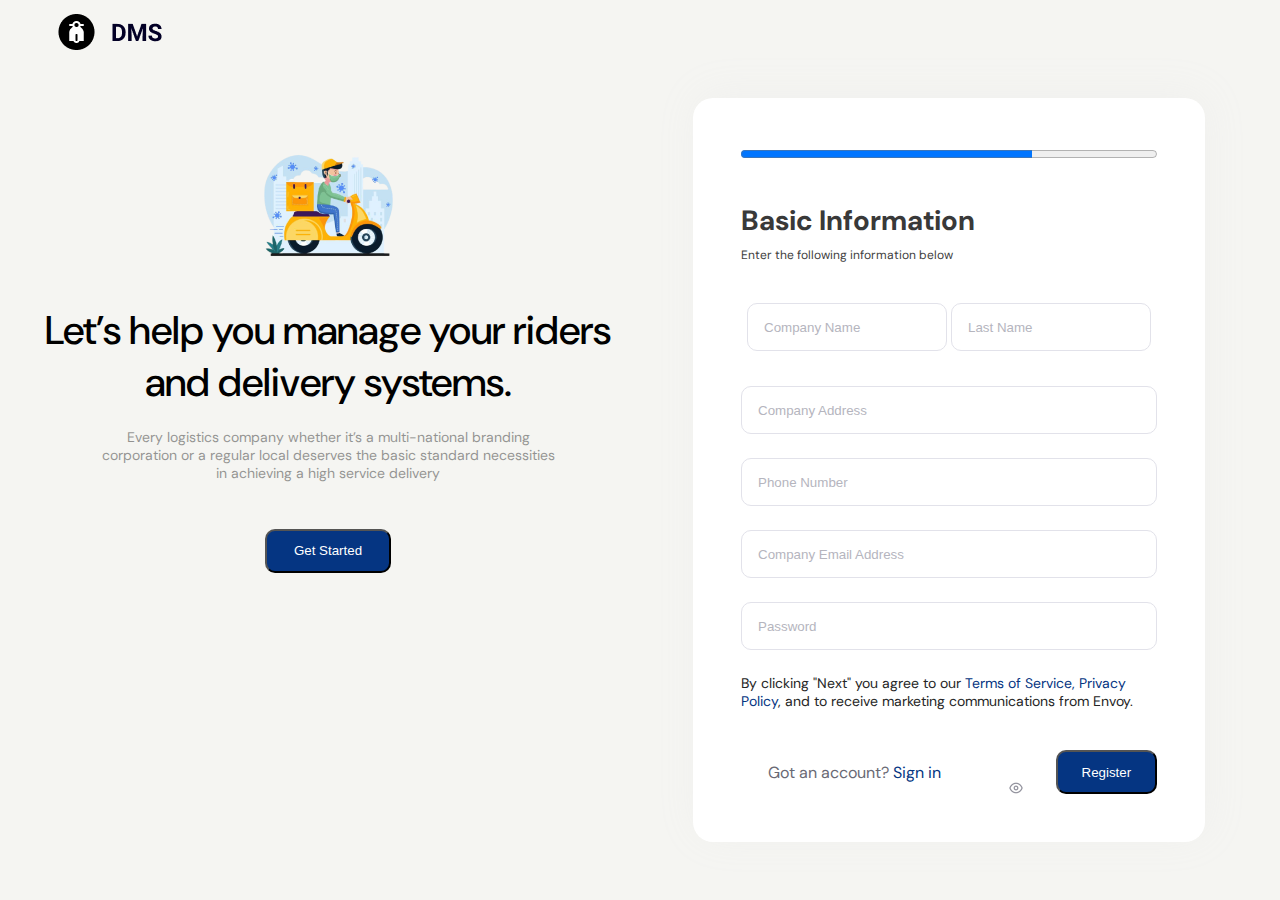
==== index.html @ c1698dd9 "dms app" ====
<!DOCTYPE html>
<html lang="en">
  <head>
    <meta charset="UTF-8" />
    <meta name="viewport" content="width=device-width, initial-scale=1.0" />
    <title>Register page</title>
    <link
      href="https://fonts.googleapis.com/css2?family=DM+Sans:opsz,wght@9..40,100;9..40,200;9..40,300;9..40,400;9..40,500;9..40,600;9..40,700;9..40,800;9..40,900;9..40,1000&display=swap"
      rel="stylesheet"
    />
    <link
      rel="stylesheet"
      href="https://cdnjs.cloudflare.com/ajax/libs/font-awesome/6.4.2/css/all.min.css"
    />
    <link rel="stylesheet" href="./style.css" />
  </head>
  <body>
    <!-- NAV SECTION   -->
    <nav>
      <img src="./images/Dms-logo.png" alt="Dms-logo" />
    </nav>
    <!-- NAV SECTION   -->

    <!-- HERO SECTION  -->
    <header class="hero-container">
      <section class="left-hero-container">
        <img src="./images/Delivery man.png" alt="" />
        <h4>Let’s help you manage your riders and delivery systems.</h4>
        <p>
          Every logistics company whether it’s a multi-national branding
          corporation or a regular local deserves the basic standard necessities
          in achieving a high service delivery
        </p>
        <button>Get Started</button>
      </section>
      <main class="right-hero-container">
        <!-- <img src="./images/rectangle.png" alt="" /> -->
        <progress max="100" value="70">100%</progress>
        <div class="top-right-hero-container">
          <h3 style="font-size: 28px; font-weight: 700; color: #393939">
            Basic Information
          </h3>
          <p style="font-size: 12px; font-weight: 400; color: #404040">
            Enter the following information below
          </p>
        </div>
        <section class="info-container">
          <form class="formz">
            <input type="text" placeholder="Company Name" />
            <input type="text" placeholder="Last Name" />
          </form>
          <form>
            <input class="forms" type="text" placeholder="Company Address" />
          </form>
          <form>
            <input class="forms" type="text" placeholder="Phone Number" />
          </form>
          <form>
            <input
              class="forms"
              type="text"
              placeholder="Company Email Address"
            />
          </form>
          <form class="pasword-wrapper">
            <input class="password" type="text" placeholder="Password" />
            <img src="./images/eye.png" alt=""  class="eye"/>
          </form>
          <p>
            By clicking "Next" you agree to our
            <a href="">Terms of Service, Privacy Policy</a>, and to receive
            marketing communications from Envoy.
          </p>
        </section>
        <div class="sign-in">
          <p>Got an account? <a href="./login.html">Sign in</a></p>
          <a href="./login.html">
            <button>Register</button>
          </a>
        </div>
      </main>
    </header>
    <!-- HERO SECTION  -->
  </body>
</html>
---- style.css ----
* {
  margin: 0;
  padding: 0;
  box-sizing: border-box;
}
body {
  font-family: "DM Sans", sans-serif;
  background-color: #f5f5f2;
}
nav {
  margin-top: 14px;
  margin-left: 57.5px;
  width: 104.502px;
  height: 36px;
}
a {
  text-decoration: none;
  color: inherit;
}
.hero-container {
  display: flex;
  flex-direction: row;
  justify-content: center;
  align-items: center;
  gap: 1rem;
}
.left-hero-container {
  display: flex;
  flex-direction: column;
  justify-content: center;
  align-items: center;
  text-align: center;
  gap: 20px;
  margin-bottom: 15rem;
}
.left-hero-container img {
  width: 157px;
  height: 157px;
}
.left-hero-container h4 {
  width: 602px;
  color: #000;
  font-size: 40px;
  font-weight: 500;
}
.left-hero-container p {
  width: 456px;
  height: 80.412px;
  font-size: 14px;
  font-weight: 400;
  opacity: 0.4;
}
.left-hero-container button {
  width: 126px;
  height: 44px;
  background-color: #053582;
  color: #ffffff;
  border-radius: 10px;
}
.right-hero-container {
  display: inline-flex;
  border-radius: 20px;
  background: #fff;
  box-shadow: 3px -5px 40px 0px rgba(205, 205, 212, 0.1);
  padding: 48px;
  flex-direction: column;
  align-items: flex-start;
  gap: 40px;
  margin: 3rem;
}
progress{
  width: 100%;


}
.right-hero-container a {
  color: #053582;
}
.top-right-hero-container {
  display: flex;
  flex-direction: column;
  align-items: flex-start;
  gap: 8px;
}
.right-hero-container button {
  background-color: #053582;
  color: #ffffff;
  width: 101px;
  height: 44px;
  border-radius: 10px;
}
.info-container {
  display: flex;
  flex-direction: column;
  align-items: center;
  gap: 24px;
  width: 416px;
  font-size: 14px;
  font-weight: 400;
}
.info-container input {
  height: 48px;
  border-radius: 10px;
  border: 1px solid #e2e2ea;
  background: #fff;
}
.info-container p {
  width: 416px;
  color: #252525;
}
::placeholder {
  color: #b5b5be;
}
.formz {
  height: 59px;
}
.formz input {
  width: 200px;
  padding: 1rem;
}

.forms {
  display: flex;
  flex-direction: column;
  width: 416px;
  height: 48px;
  padding: 1rem
} 
.password{
  width: 416px;
  padding: 1rem;
  position: relative;
}
.eye{
  position: absolute;
 right: 16rem;
 bottom: 6.5rem;
 width: 1rem;
 height: 1rem;
}
.sign-in {
  display: flex;
  flex-direction: row;
  align-items: center;
  gap: 87px;
}
.sign-in p {
  color: #696974;
  text-align: center;
  width: 227.876px;
}

/* @media (max-width: 1300px) {
  .hero-container {
    display: flex;
    flex-direction: column;
  }
}
@media (max-width: 850px) {
  .left-hero-container h4 {
    width: 500px;
  }
  .formz {
    display: flex;
    flex-direction: column;
    gap: 24px;
    height: 120px;
  }
  .formz input {
    width: 416px;
    height: 48px;
  }
  .left-hero-container p {
    width: 356px;
  }
}
@media (max-width: 700px) {
  .left-hero-container h4 {
    width: 400px;
  }
  .right-hero-container {
    width: 350px;
    margin-right: 0;
  }
  .info-container {
    width: 270px;
  }
  .forms {
    width: 270px;
  }
  .password{
    width: 270px;
  }
  .formz {
    width: 270px;
  }
  .formz input {
    width: 270px;
  }
  .right-hero-container > img {
    width: 270px;
  }
  .info-container p {
    width: 300px;
  }
  .sign-in {
    display: flex;
    flex-direction: column;
    gap: 20px;
  }
}
@media (max-width: 450px) {
  body {
    margin: 1rem;
    margin-left: 1rem;
  }
} */
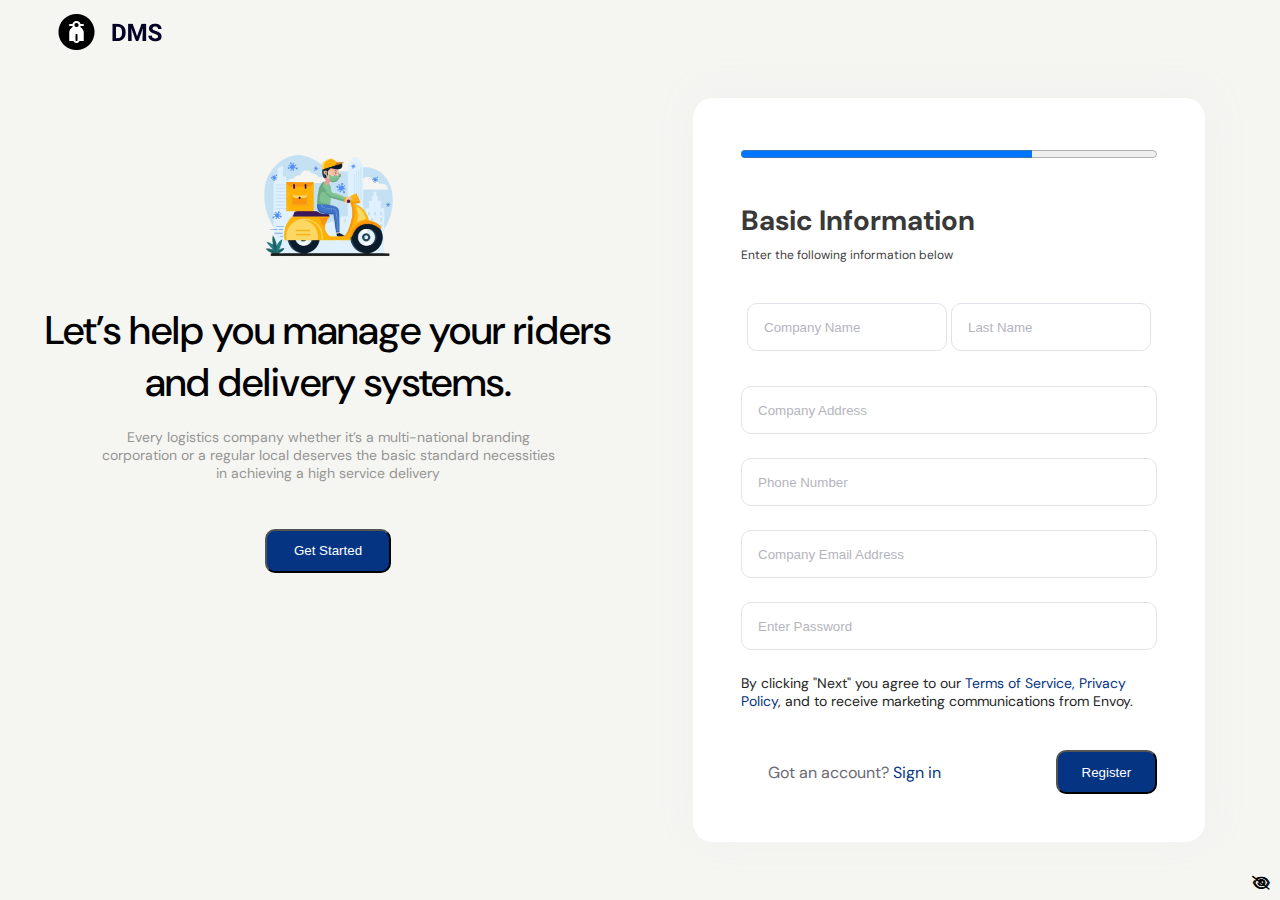
==== commit 76c71c02: "fixed toggle" ====
--- a/index.html
+++ b/index.html
@@ -62,9 +62,17 @@
               placeholder="Company Email Address"
             />
           </form>
-          <form class="pasword-wrapper">
-            <input class="password" type="text" placeholder="Password" />
-            <img src="./images/eye.png" alt=""  class="eye"/>
+          <form>
+          <section class="pasword-wrapper">
+            <input
+              class="password"
+              type="password"
+              id="password"
+              placeholder="Enter Password"
+            />
+            <span class="fa-regular fa-eye" id="fa-eye"></span>
+            <span class="fa-regular fa-eye-slash" id="fa-eye-slash"></span>
+          </section>
           </form>
           <p>
             By clicking "Next" you agree to our
@@ -81,5 +89,7 @@
       </main>
     </header>
     <!-- HERO SECTION  -->
+
+     <script src="./app.js"></script>
   </body>
 </html>
--- a/style.css
+++ b/style.css
@@ -1,4 +1,4 @@
- * {
+* {
   margin: 0;
   padding: 0;
   box-sizing: border-box;
@@ -68,10 +68,8 @@
   gap: 40px;
   margin: 3rem;
 }
-progress{
+progress {
   width: 100%;
-
-
 }
 .right-hero-container a {
   color: #053582;
@@ -124,19 +122,26 @@
   flex-direction: column;
   width: 416px;
   height: 48px;
-  padding: 1rem
-} 
-.password{
-  width: 416px;
   padding: 1rem;
+}
+.password-wrapper {
+  display: flex;
+  flex-direction: column;
+}
+
+.password {
+  width: 416px;
+  padding: 1rem;
+}
+
+.password-wrapper{
   position: relative;
 }
-.eye{
+.fa-regular{
   position: absolute;
- right: 16rem;
- bottom: 6.5rem;
- width: 1rem;
- height: 1rem;
+  right: 10px;
+  bottom: 10px;
+  cursor: pointer;
 }
 .sign-in {
   display: flex;
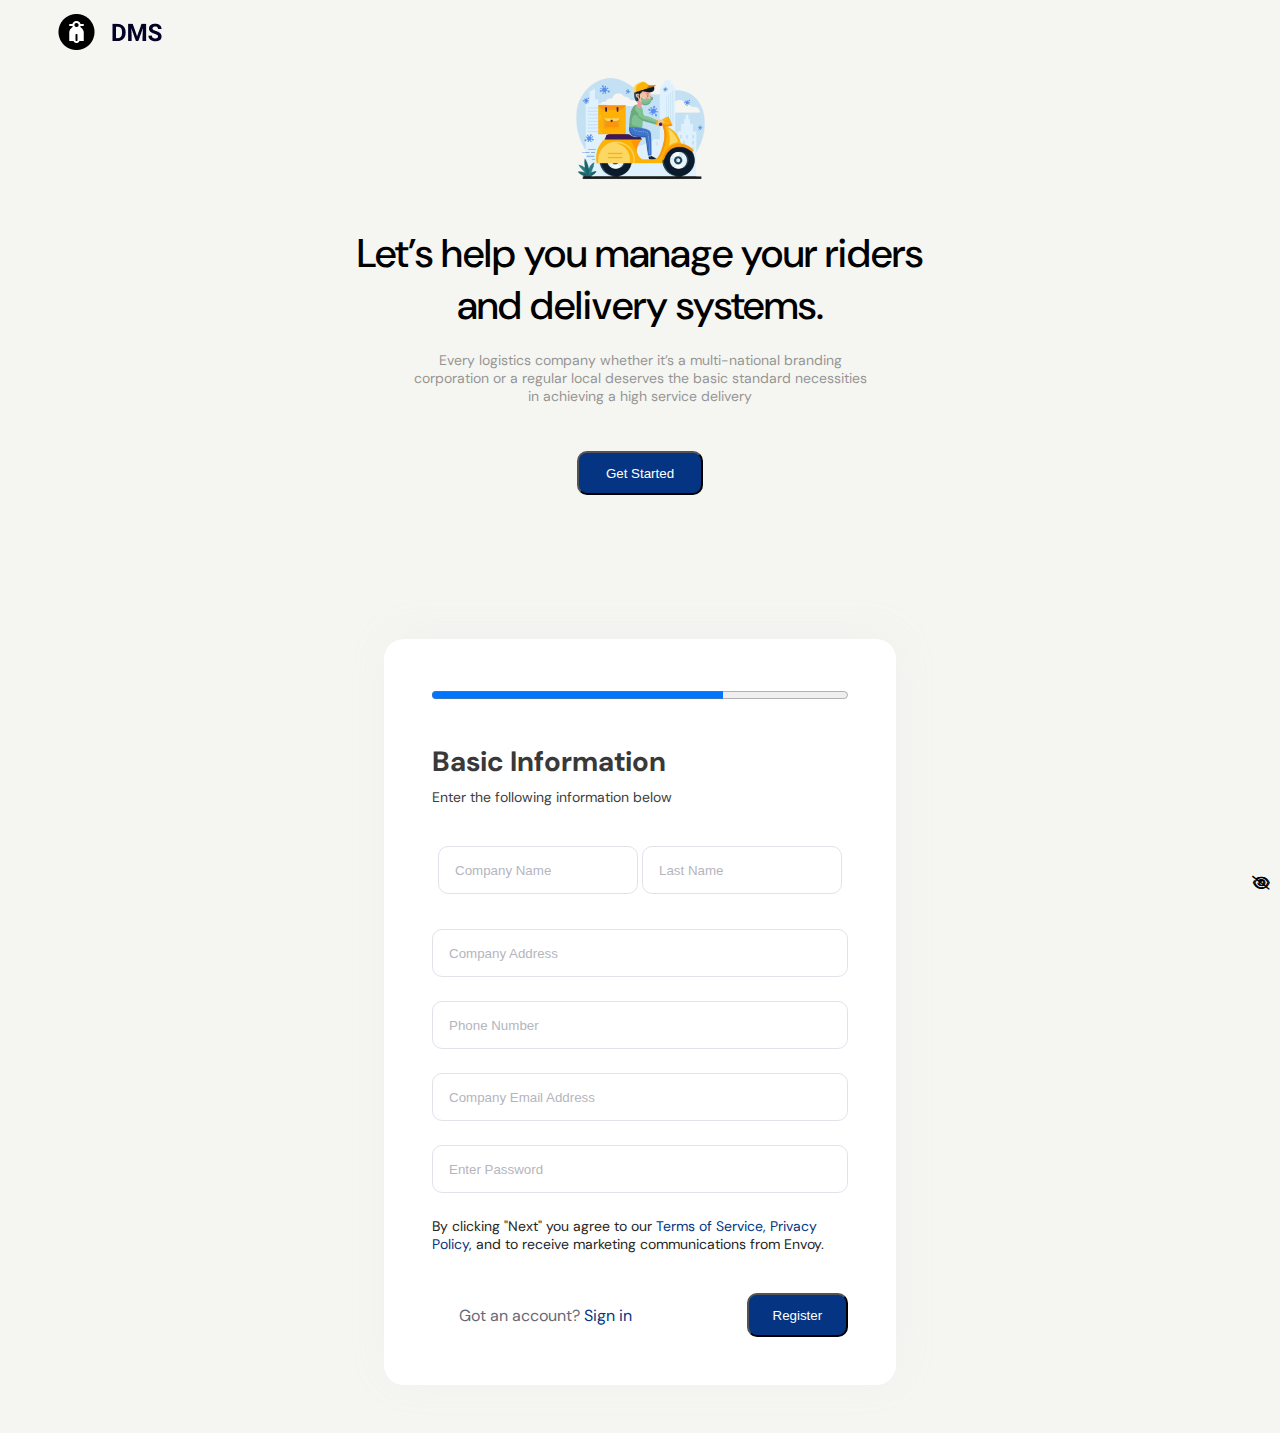
==== commit 3f5a7a69: "dms dashboard" ====
--- a/index.html
+++ b/index.html
@@ -40,26 +40,26 @@
           <h3 style="font-size: 28px; font-weight: 700; color: #393939">
             Basic Information
           </h3>
-          <p style="font-size: 12px; font-weight: 400; color: #404040">
+          <p style="font-size: 14px; font-weight: 400; color: #404040">
             Enter the following information below
           </p>
         </div>
         <section class="info-container">
           <form class="formz">
-            <input type="text" placeholder="Company Name" />
-            <input type="text" placeholder="Last Name" />
+            <input type="text"id="company-name" placeholder="Company Name" />
+            <input type="text"id="lastname" placeholder="Last Name" />
           </form>
           <form>
-            <input class="forms" type="text" placeholder="Company Address" />
+            <input class="forms" type="text"id="address" placeholder="Company Address" />
           </form>
           <form>
-            <input class="forms" type="text" placeholder="Phone Number" />
+            <input class="forms" type="text"id="phone-number" placeholder="Phone Number" />
           </form>
           <form>
             <input
               class="forms"
-              type="text"
-              placeholder="Company Email Address"
+              type="email"
+             id="email" placeholder="Company Email Address"
             />
           </form>
           <form>
@@ -68,13 +68,13 @@
               class="password"
               type="password"
               id="password"
-              placeholder="Enter Password"
+             id="password" placeholder="Enter Password"
             />
             <span class="fa-regular fa-eye" id="fa-eye"></span>
             <span class="fa-regular fa-eye-slash" id="fa-eye-slash"></span>
           </section>
           </form>
-          <p>
+          <p style="font-size: 14px;">
             By clicking "Next" you agree to our
             <a href="">Terms of Service, Privacy Policy</a>, and to receive
             marketing communications from Envoy.
@@ -82,14 +82,14 @@
         </section>
         <div class="sign-in">
           <p>Got an account? <a href="./login.html">Sign in</a></p>
-          <a href="./login.html">
-            <button>Register</button>
-          </a>
+          <!-- <a href="./login.html"> -->
+            <button id="reg-btn">Register</button>
+          <!-- </a> -->
         </div>
       </main>
     </header>
     <!-- HERO SECTION  -->
-
+    <script src="./sweetAlert.js"></script>
      <script src="./app.js"></script>
   </body>
 </html>
--- a/style.css
+++ b/style.css
@@ -155,11 +155,15 @@
   width: 227.876px;
 }
 
-/* @media (max-width: 1300px) {
+@media (max-width: 1300px) {
   .hero-container {
     display: flex;
     flex-direction: column;
-  }
+    
+  }
+      .left-hero-container {
+   margin-bottom: 5rem;
+     }
 }
 @media (max-width: 850px) {
   .left-hero-container h4 {
@@ -184,27 +188,62 @@
     width: 400px;
   }
   .right-hero-container {
-    width: 350px;
-    margin-right: 0;
-  }
+
+    margin: 0;
+  }
+}
+@media (max-width: 600px) {
+     .right-hero-container {
+    width: 450px;
+     }
+ 
   .info-container {
-    width: 270px;
+    width: 350px;
   }
   .forms {
-    width: 270px;
+    width: 350px;
   }
   .password{
-    width: 270px;
+    width: 350px;
   }
   .formz {
-    width: 270px;
+    width: 350px;
   }
   .formz input {
-    width: 270px;
-  }
-  .right-hero-container > img {
-    width: 270px;
-  }
+    width: 350px;
+  }
+  
+  .info-container p {
+    width: 380px;
+  }
+  .sign-in {
+    display: flex;
+    flex-direction: column;
+    gap: 20px;
+   
+    
+  }
+}
+@media (max-width: 520px) {
+     .right-hero-container {
+    width: 370px;
+     }
+  .info-container {
+    width: 270px;
+  }
+  .forms {
+    width: 270px;
+  }
+  .password{
+    width: 270px;
+  }
+  .formz {
+    width: 270px;
+  }
+  .formz input {
+    width: 270px;
+  }
+  
   .info-container p {
     width: 300px;
   }
@@ -212,11 +251,63 @@
     display: flex;
     flex-direction: column;
     gap: 20px;
-  }
-}
-@media (max-width: 450px) {
-  body {
-    margin: 1rem;
-    margin-left: 1rem;
-  }
-} */
+   
+    
+  }
+}
+@media (max-width: 430px) {
+     .right-hero-container {
+    width: 300px;
+     }
+  .info-container {
+    width: 200px;
+  }
+  .forms {
+    width: 200px;
+  }
+  .password{
+    width: 200px;
+  }
+  .formz {
+    width: 200px;
+  }
+  .formz input {
+    width: 200px;
+  }
+  
+  .info-container p {
+    width: 230px;
+    font-size: .8rem;
+  }
+  .sign-in {
+    display: flex;
+    flex-direction: column;
+    gap: 20px;
+   justify-content: center;
+    
+  }
+  .top-right-hero-container h3{
+    font-size: 1.2rem;
+  }
+  .top-right-hero-container p{
+    font-size: .8rem;
+  }
+.left-hero-container {
+ 
+}
+.left-hero-container img {
+  width: 127px;
+  height: 127px;
+}
+.left-hero-container h4 {
+  width: 90%;
+  font-size: 30px;
+}
+.left-hero-container p {
+  width: 90%;
+  
+}
+.left-hero-container button {
+  width: 90%;
+}
+}
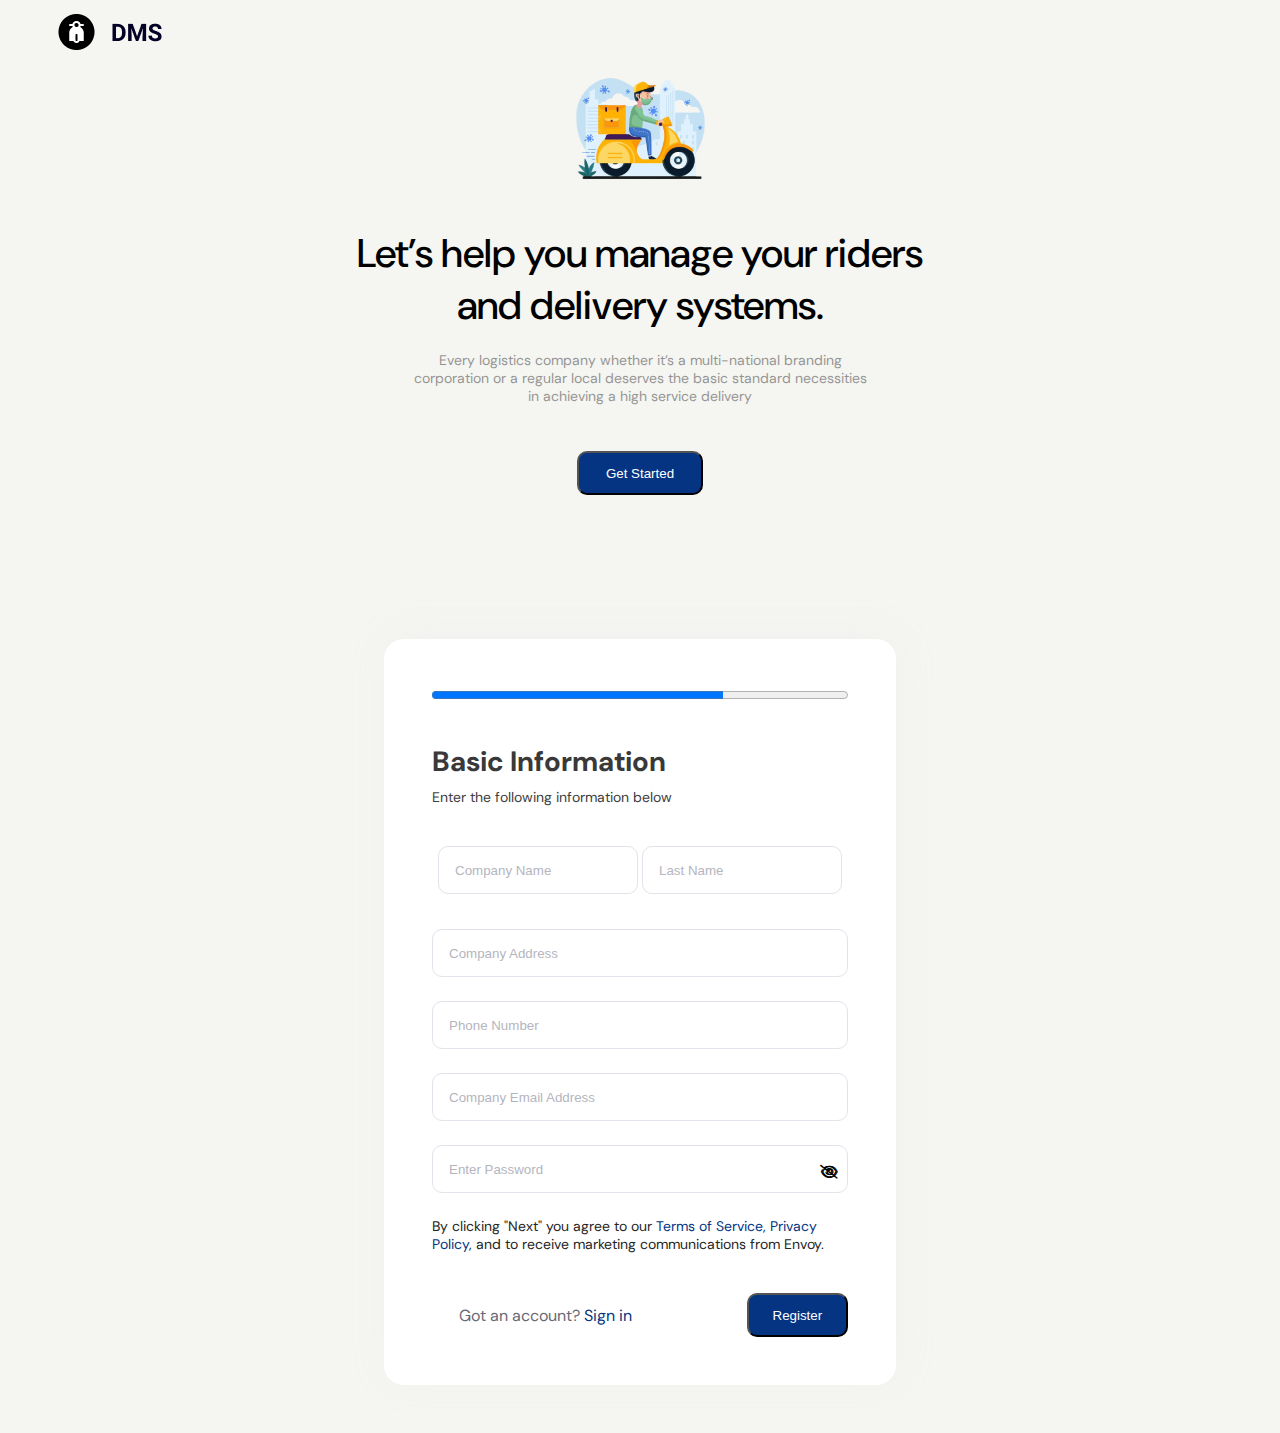
==== commit 6ef40c64: "dashboard responsiveness" ====
--- a/index.html
+++ b/index.html
@@ -46,35 +46,47 @@
         </div>
         <section class="info-container">
           <form class="formz">
-            <input type="text"id="company-name" placeholder="Company Name" />
-            <input type="text"id="lastname" placeholder="Last Name" />
+            <input type="text" id="company-name" placeholder="Company Name" />
+            <input type="text" id="lastname" placeholder="Last Name" />
           </form>
           <form>
-            <input class="forms" type="text"id="address" placeholder="Company Address" />
+            <input
+              class="forms"
+              type="text"
+              id="address"
+              placeholder="Company Address"
+            />
           </form>
           <form>
-            <input class="forms" type="text"id="phone-number" placeholder="Phone Number" />
+            <input
+              class="forms"
+              type="text"
+              id="phone-number"
+              placeholder="Phone Number"
+            />
           </form>
           <form>
             <input
               class="forms"
               type="email"
-             id="email" placeholder="Company Email Address"
+              id="email"
+              placeholder="Company Email Address"
             />
           </form>
           <form>
-          <section class="pasword-wrapper">
-            <input
-              class="password"
-              type="password"
-              id="password"
-             id="password" placeholder="Enter Password"
-            />
-            <span class="fa-regular fa-eye" id="fa-eye"></span>
-            <span class="fa-regular fa-eye-slash" id="fa-eye-slash"></span>
-          </section>
+            <section class="password-wrapper">
+              <label for="password"></label>
+              <input
+                class="password"
+                type="password"
+                id="password"
+                placeholder="Enter Password"
+              />
+              <span class="fa-regular fa-eye" id="fa-eye"></span>
+              <span class="fa-regular fa-eye-slash" id="fa-eye-slash"></span>
+            </section>
           </form>
-          <p style="font-size: 14px;">
+          <p style="font-size: 14px">
             By clicking "Next" you agree to our
             <a href="">Terms of Service, Privacy Policy</a>, and to receive
             marketing communications from Envoy.
@@ -83,13 +95,13 @@
         <div class="sign-in">
           <p>Got an account? <a href="./login.html">Sign in</a></p>
           <!-- <a href="./login.html"> -->
-            <button id="reg-btn">Register</button>
+          <button id="reg-btn">Register</button>
           <!-- </a> -->
         </div>
       </main>
     </header>
     <!-- HERO SECTION  -->
     <script src="./sweetAlert.js"></script>
-     <script src="./app.js"></script>
+    <script src="./app.js"></script>
   </body>
 </html>
--- a/style.css
+++ b/style.css
@@ -117,7 +117,7 @@
   padding: 1rem;
 }
 
-.forms {
+.forms, .password {
   display: flex;
   flex-direction: column;
   width: 416px;
@@ -125,24 +125,24 @@
   padding: 1rem;
 }
 .password-wrapper {
-  display: flex;
-  flex-direction: column;
-}
-
-.password {
+    position: relative;
+  display: flex;
+  flex-direction: column;
+
+}
+
+/* .password {
   width: 416px;
   padding: 1rem;
-}
-
-.password-wrapper{
-  position: relative;
-}
+} */
+
 .fa-regular{
   position: absolute;
   right: 10px;
-  bottom: 10px;
+  bottom: 14px;
   cursor: pointer;
 }
+
 .sign-in {
   display: flex;
   flex-direction: row;
@@ -292,9 +292,9 @@
   .top-right-hero-container p{
     font-size: .8rem;
   }
-.left-hero-container {
+/* .left-hero-container {
  
-}
+} */
 .left-hero-container img {
   width: 127px;
   height: 127px;
